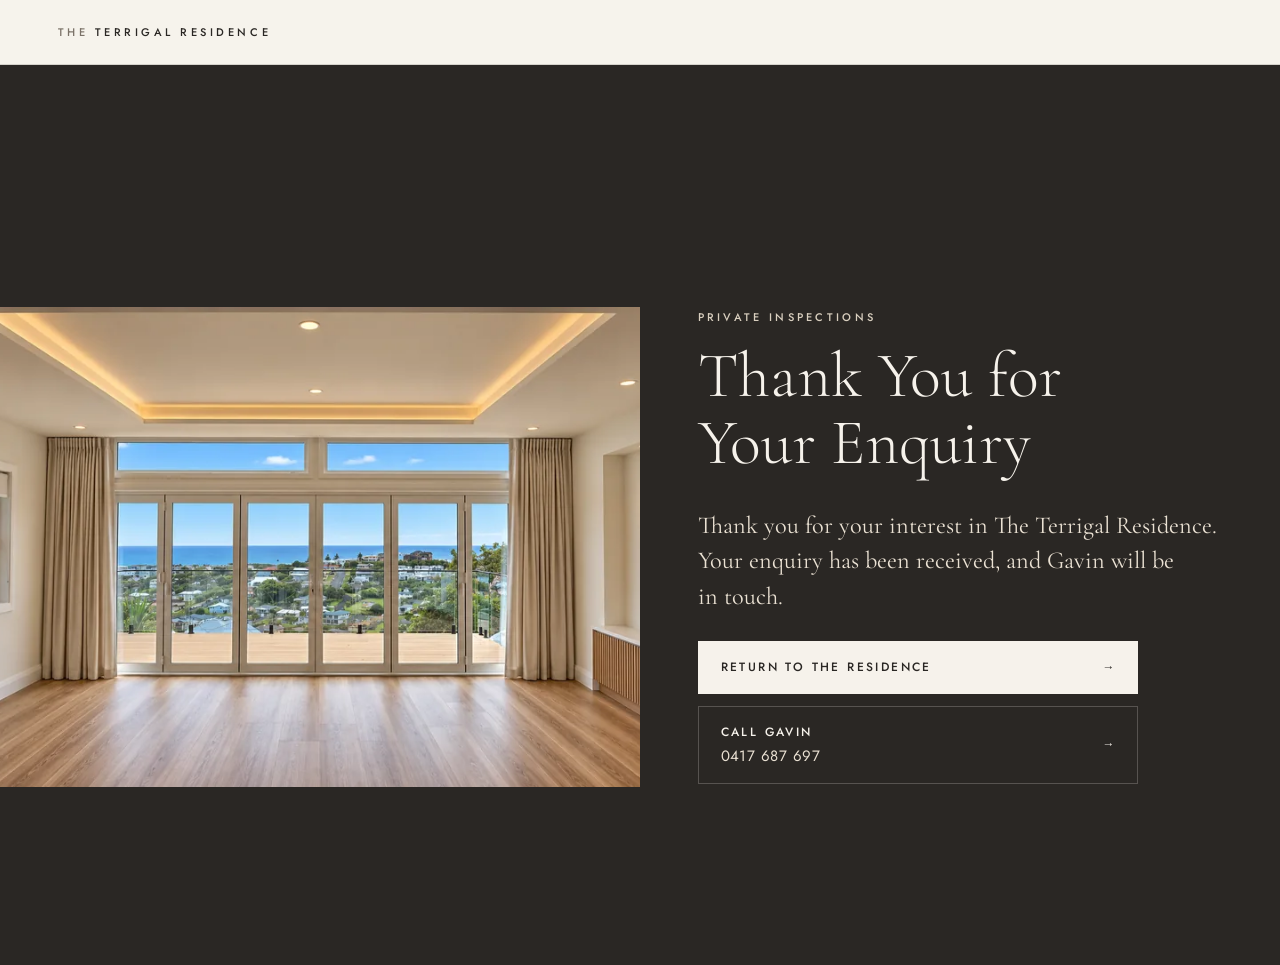
==== thank-you/index.html @ 8976f8db "Enquiries: Gavin's contact actions, Formspree inspection form, thank-you page, consent-aware Ads/GA4" ====
<!doctype html>
<html lang="en-AU">
<head>
  <meta charset="utf-8">
  <meta name="viewport" content="width=device-width, initial-scale=1">
  <title>Thank You for Your Enquiry | The Terrigal Residence</title>
  <!-- Kept out of search results, and deliberately left out of sitemap.xml -->
  <meta name="robots" content="noindex, nofollow">
  <meta name="theme-color" content="#2A2724">
  <link rel="icon" href="../favicon.ico" sizes="48x48">
  <link rel="icon" href="../assets/img/favicon.svg" type="image/svg+xml">
  <link rel="preconnect" href="https://fonts.googleapis.com">
  <link rel="preconnect" href="https://fonts.gstatic.com" crossorigin>
  <link rel="stylesheet" href="https://fonts.googleapis.com/css2?family=Cormorant+Garamond:ital,wght@0,300;0,400;0,500;1,300;1,400&family=Jost:wght@300;400;500&display=swap">
  <link rel="stylesheet" href="../assets/css/style.css">
  <style>
    .thanks { min-height: 100vh; min-height: 100dvh; padding-top: var(--header-h); }
    .thanks h1 { color: var(--ivory); font-size: clamp(2.6rem, 5vw, 4.4rem); line-height: 1.04; margin-bottom: .5em; text-wrap: balance; }
    .thanks .plate img { aspect-ratio: 4 / 3; object-fit: cover; width: 100%; }
  </style>
</head>
<body>
  <header class="site-header is-scrolled">
    <div class="site-header__inner">
      <a class="wordmark" href="../"><span class="wordmark__the">The</span> Terrigal Residence</a>
    </div>
  </header>

  <main id="main" class="inspections thanks">
    <figure class="plate inspections__plate">
      <img src="../assets/img/photos/terrigal-ocean-view-living-room-960.webp"
           srcset="../assets/img/photos/terrigal-ocean-view-living-room-480.webp 480w, ../assets/img/photos/terrigal-ocean-view-living-room-960.webp 960w, ../assets/img/photos/terrigal-ocean-view-living-room-1672.webp 1672w"
           sizes="(min-width: 900px) 50vw, 100vw" width="1672" height="941" decoding="async"
           alt="Ocean-view living room at The Terrigal Residence, with a coffered ceiling and full-width glazed doors">
    </figure>
    <div class="inspections__text">
      <p class="eyebrow">Private Inspections</p>
      <h1>Thank You for Your Enquiry</h1>
      <p class="lede">Thank you for your interest in The Terrigal Residence. Your enquiry has been received, and Gavin will be in touch.</p>
      <div class="contact-actions">
        <a class="btn btn--primary" href="../">Return to The Residence</a>
        <a class="btn" href="tel:+61417687697">
          <span class="btn__stack"><span>Call Gavin</span><span class="btn__detail">0417 687 697</span></span>
        </a>
      </div>
    </div>
  </main>

  <script src="../assets/js/site-config.js"></script>
  <script src="../assets/js/tracking.js"></script>
  <script>
    // Count the enquiry conversion only when the form left a one-time token after the form
    // provider confirmed delivery. The token is removed straight away, so reloading this page
    // or visiting it directly counts nothing. It's also sent as the transaction ID, so Google
    // Ads discards any duplicate.
    (function () {
      var token = null;
      try { token = sessionStorage.getItem('tr-enquiry'); sessionStorage.removeItem('tr-enquiry'); } catch (e) { /* storage blocked */ }
      if (token && window.TR_TRACKING) window.TR_TRACKING.track('enquiry', 'generate_lead', { transactionId: token });
    })();
  </script>
</body>
</html>
---- assets/css/style.css ----
/* =====================================================================
   THE TERRIGAL RESIDENCE
   Palette and type are set once here; change a token to restyle the site.
   ===================================================================== */
:root {
  --warm-white: #FBF9F5;
  --ivory: #F6F2EB;
  --sand: #EAE1D3;
  --limestone: #D9CFBF;
  --oak: #A9845A;
  --bronze: #8C6A47;
  --charcoal: #2A2724;
  --ink: #3B3631;
  --muted: #7B7268;
  --line: rgba(42, 39, 36, .16);
  --line-light: rgba(246, 242, 235, .22);

  --serif: "Cormorant Garamond", "Iowan Old Style", Georgia, serif;
  --sans: "Jost", "Helvetica Neue", Arial, sans-serif;

  --gutter: clamp(16px, 4.5vw, 72px);
  --max: 1300px;
  --section: clamp(88px, 13vw, 200px);
  --header-h: 64px;
  --ease: cubic-bezier(.2, .7, .2, 1);
}

*, *::before, *::after { box-sizing: border-box; }
html { scroll-behavior: smooth; scroll-padding-top: var(--header-h); -webkit-text-size-adjust: 100%; }
body {
  margin: 0;
  background: var(--warm-white);
  color: var(--ink);
  font: 400 17px/1.75 var(--sans);
  -webkit-font-smoothing: antialiased;
  overflow-x: hidden;
}
img { display: block; max-width: 100%; height: auto; }
button { font: inherit; color: inherit; }
a { color: inherit; }
:focus-visible { outline: 1px solid var(--bronze); outline-offset: 4px; }

.skip {
  position: absolute; left: 16px; top: -100px; z-index: 100;
  background: var(--charcoal); color: var(--ivory); padding: 10px 16px; text-decoration: none;
}
.skip:focus { top: 12px; }

/* ---------- Type ---------- */
h1, h2, h3 { font-family: var(--serif); font-weight: 300; color: var(--charcoal); margin: 0; letter-spacing: .005em; }
h2 { font-size: clamp(2.3rem, 4.6vw, 4.1rem); line-height: 1.04; margin-bottom: .55em; text-wrap: balance; }
.lede { text-wrap: pretty; }
p { margin: 0 0 1.1em; }
.eyebrow {
  font: 500 11px/1.4 var(--sans);
  letter-spacing: .3em; text-transform: uppercase; color: var(--bronze);
  margin-bottom: 1.6em;
}
.lede {
  font-family: var(--serif); font-weight: 400;
  font-size: clamp(1.3rem, 1.9vw, 1.62rem); line-height: 1.45; color: var(--charcoal);
}
.pull {
  font-family: var(--serif); font-style: italic; font-weight: 300;
  font-size: clamp(1.5rem, 2.4vw, 2rem); color: var(--bronze);
  border-top: 1px solid var(--line); padding-top: .8em; margin-top: 1.6em;
}

/* ---------- Header & menu ---------- */
.site-header {
  position: sticky; top: 0; z-index: 40;
  background: rgba(246, 242, 235, .92);
  backdrop-filter: blur(10px); -webkit-backdrop-filter: blur(10px);
  border-bottom: 1px solid transparent;
  transition: border-color .4s var(--ease);
}
.site-header.is-scrolled { border-bottom-color: var(--line); }
.site-header__inner {
  height: var(--header-h); padding: 0 var(--gutter);
  display: flex; align-items: center; justify-content: space-between; gap: 24px;
}
.wordmark {
  font: 500 11px/1 var(--sans); letter-spacing: .32em; text-transform: uppercase;
  text-decoration: none; color: var(--charcoal); white-space: nowrap;
}
.wordmark__the { color: var(--muted); }
.nav__list { list-style: none; display: flex; gap: clamp(16px, 2vw, 32px); margin: 0; padding: 0; }
.nav__list a {
  font: 400 12px/1 var(--sans); letter-spacing: .16em; text-transform: uppercase;
  text-decoration: none; color: var(--muted); padding: 8px 0; position: relative;
  transition: color .3s;
}
.nav__list a::after {
  content: ""; position: absolute; left: 0; right: 0; bottom: 2px; height: 1px;
  background: currentColor; transform: scaleX(0); transform-origin: left; transition: transform .4s var(--ease);
}
.nav__list a:hover, .nav__list a.is-active { color: var(--charcoal); }
.nav__list a:hover::after, .nav__list a.is-active::after { transform: scaleX(1); }
.nav__list .nav__enquire { color: var(--bronze); }

.menu-toggle {
  display: none; background: none; border: 0; padding: 10px 0; cursor: pointer;
  font: 500 11px/1 var(--sans); letter-spacing: .3em; text-transform: uppercase;
}
.menu {
  position: fixed; inset: var(--header-h) 0 0 0; z-index: 39;
  background: var(--ivory); padding: 32px var(--gutter); overflow-y: auto;
}
.menu__list { list-style: none; margin: 0; padding: 0; }
.menu__list a {
  display: flex; gap: 18px; align-items: baseline; padding: 14px 0;
  border-bottom: 1px solid var(--line); text-decoration: none;
  font: 300 1.7rem/1.2 var(--serif); color: var(--charcoal);
}
.menu__list span { font: 400 11px/1 var(--sans); letter-spacing: .2em; color: var(--bronze); min-width: 22px; }

@media (max-width: 1080px) {
  .nav { display: none; }
  .menu-toggle { display: block; }
}

/* ---------- Plates (photographs) ---------- */
.plate { margin: 0; }
.plate__btn {
  display: block; width: 100%; padding: 0; border: 0; background: var(--sand);
  cursor: zoom-in; overflow: hidden;
}
.plate__btn img { width: 100%; transition: transform 1.4s var(--ease), opacity .6s; }
.plate__btn:hover img { transform: scale(1.012); }
.plate figcaption {
  display: flex; gap: 14px; align-items: baseline; flex-wrap: wrap;
  margin-top: 14px; font-size: 13px; line-height: 1.5; color: var(--muted);
}
.plate__no { font-size: 10px; letter-spacing: .24em; text-transform: uppercase; color: var(--bronze); white-space: nowrap; }
.plate--bleed figcaption, .plate--hero figcaption { padding: 0 var(--gutter); }

/* ---------- 01 Arrival ---------- */
.arrival { position: relative; background: var(--ivory); }
.masthead {
  display: grid; grid-template-columns: auto 1fr; align-items: end; gap: 32px;
  padding: clamp(20px, 4.5vh, 56px) var(--gutter) clamp(20px, 3.6vh, 40px);
}
.masthead__title {
  font-size: clamp(2.9rem, 5.6vw, 6.4rem); line-height: .95; font-weight: 300; letter-spacing: -.012em;
  white-space: nowrap;
}
.masthead__aside { justify-self: end; text-align: right; padding-bottom: .6em; }
.masthead__headline {
  font: italic 300 clamp(1.25rem, 2.1vw, 1.9rem)/1.25 var(--serif); color: var(--charcoal); margin-bottom: .7em;
}
.masthead__place { font: 500 11px/1 var(--sans); letter-spacing: .32em; text-transform: uppercase; color: var(--bronze); margin: 0; }
.plate--hero .plate__btn { background: var(--sand); }
.plate--hero figcaption { padding-bottom: 18px; }
.scroll-cue {
  position: absolute; right: var(--gutter); bottom: 22px;
  display: flex; align-items: center; gap: 12px; text-decoration: none;
  font: 500 10px/1 var(--sans); letter-spacing: .3em; text-transform: uppercase; color: var(--muted);
}
.scroll-cue i { display: block; width: 1px; height: 34px; background: var(--line); position: relative; overflow: hidden; }
.scroll-cue i::after {
  content: ""; position: absolute; left: 0; top: -40%; width: 1px; height: 40%; background: var(--bronze);
  animation: cue 2.6s var(--ease) infinite;
}
@keyframes cue { to { top: 100%; } }

@media (max-width: 1080px) {
  .masthead { grid-template-columns: 1fr; gap: 18px; }
  .masthead__title { font-size: clamp(2.9rem, 9vw, 6rem); }
  .masthead__aside { justify-self: start; text-align: left; padding: 0; }
}
@media (max-width: 760px) {
  .masthead__title { white-space: normal; font-size: clamp(2.9rem, 13vw, 4.6rem); }
  .scroll-cue { display: none; }
}

/* ---------- Sections ---------- */
.section { padding: var(--section) var(--gutter) 0; }
.section-head { max-width: var(--max); margin: 0 auto clamp(40px, 6vw, 88px); }
.section-head--center { text-align: center; max-width: 820px; }
.section-head__sub { color: var(--muted); }
.section-head--split {
  display: grid; grid-template-columns: 1fr 1fr; gap: clamp(32px, 6vw, 110px); align-items: end;
}
.section-head--split h2 { margin-bottom: 0; }
.section-head--split .lede { margin-top: 0; }

.plate--wide { max-width: var(--max); margin: 0 auto; }
.plate--bleed { margin: 0 calc(var(--gutter) * -1); }
.plate--bleed .plate__btn img { width: 100%; }

/* 02 Residence */
.residence__grid {
  max-width: var(--max); margin: 0 auto;
  display: grid; grid-template-columns: 1fr 1fr; gap: clamp(40px, 8vw, 130px); align-items: center;
}
.residence__text { max-width: 500px; }
.residence__levels {
  display: grid; margin-top: 2.4em; border-top: 1px solid var(--line);
  font: 500 10px/1 var(--sans); letter-spacing: .3em; text-transform: uppercase; color: var(--muted);
}
.residence__levels span { padding: 14px 0; border-bottom: 1px solid var(--line); }

/* 03 Outlook */
.outlook__pair {
  max-width: var(--max); margin: clamp(56px, 9vw, 140px) auto 0;
  display: grid; grid-template-columns: 5fr 7fr; gap: clamp(32px, 6vw, 96px); align-items: start;
}
.outlook__text { padding-top: clamp(0px, 6vw, 90px); }
.plate--offset { margin-right: calc(var(--gutter) * -1); }
.plate--offset figcaption { padding-right: var(--gutter); }

/* 04 Living */
.living__pair {
  max-width: var(--max); margin: clamp(56px, 9vw, 140px) auto 0;
  display: grid; grid-template-columns: 5fr 6fr; gap: clamp(36px, 8vw, 130px); align-items: center;
}
.living__plate { max-width: 500px; }
.materials { list-style: none; margin: 2em 0 0; padding: 0; border-top: 1px solid var(--line); }
.materials li {
  padding: 13px 0; border-bottom: 1px solid var(--line);
  font-size: 12px; letter-spacing: .18em; text-transform: uppercase; color: var(--muted);
}

/* 05 Retreats */
.retreats { background: var(--ivory); padding-bottom: 0; margin-top: var(--section); }
.retreats__bedroom { margin-bottom: clamp(88px, 13vw, 200px); }
.retreats__grid {
  max-width: var(--max); margin: 0 auto clamp(64px, 10vw, 150px);
  display: grid; grid-template-columns: 6fr 5fr; gap: clamp(36px, 8vw, 130px); align-items: center;
}
.retreats__text { max-width: 480px; justify-self: end; }
/* sub-heading of section 05, styled to match the section headings */
.retreats__title { font-size: clamp(2.3rem, 4.6vw, 4.1rem); line-height: 1.04; margin-bottom: .55em; text-wrap: balance; }
.retreats__plate { max-width: 520px; }
.retreats .plate--bleed { padding-bottom: clamp(24px, 3vw, 40px); }

/* 06 Connected */
.triptych {
  max-width: var(--max); margin: 0 auto;
  display: grid; grid-template-columns: repeat(3, 1fr); gap: clamp(16px, 2.6vw, 40px); align-items: start;
}
.triptych__b { margin-top: clamp(0px, 9vw, 140px); }
.triptych__c { margin-top: clamp(0px, 4.5vw, 70px); }
.triptych__a figcaption { color: var(--charcoal); }

/* 07 Details */
.details__grid {
  max-width: var(--max); margin: 0 auto;
  display: grid; grid-template-columns: 4fr 6fr; gap: clamp(28px, 5vw, 80px) clamp(36px, 7vw, 110px);
}
.details__laundry { grid-row: span 2; }
.details__index { align-self: end; }
.details__intro { color: var(--muted); font-size: 15px; max-width: 420px; }
.index { list-style: none; margin: 0; padding: 0; border-top: 1px solid var(--line); counter-reset: idx; }
.index li { counter-increment: idx; border-bottom: 1px solid var(--line); }
.index button {
  width: 100%; display: grid; grid-template-columns: 34px 1fr auto; align-items: baseline; gap: 12px;
  background: none; border: 0; padding: 15px 0; text-align: left; cursor: pointer;
}
.index button::before { content: counter(idx, decimal-leading-zero); font-size: 10px; letter-spacing: .2em; color: var(--bronze); }
.index__name { font: 400 1.35rem/1.2 var(--serif); color: var(--charcoal); transition: color .3s, transform .4s var(--ease); }
.index__ref { font-size: 10px; letter-spacing: .2em; text-transform: uppercase; color: var(--muted); }
.index button:hover .index__name { color: var(--bronze); transform: translateX(6px); }
.details__courtyard { align-self: start; }

/* 08 Glance */
.glance { background: var(--warm-white); }
.specs {
  max-width: 1100px; margin: 0 auto;
  display: grid; grid-template-columns: repeat(3, 1fr);
  border-top: 1px solid var(--line);
}
.specs > div {
  padding: clamp(28px, 4vw, 48px) clamp(12px, 2vw, 28px);
  border-bottom: 1px solid var(--line); text-align: center;
}
.specs > div:not(:nth-child(3n)) { border-right: 1px solid var(--line); }
.specs dt { order: 2; margin-top: 4px; font-size: 11px; letter-spacing: .26em; text-transform: uppercase; color: var(--muted); }
.specs dd { order: 1; margin: 0 0 12px; font: 300 clamp(2.6rem, 5vw, 4.4rem)/1 var(--serif); color: var(--charcoal); }
.specs dd.is-text { font-size: clamp(1.9rem, 3.4vw, 3rem); line-height: 1.24; }
.specs > div { display: flex; flex-direction: column; align-items: center; }
.specs__note { text-align: center; color: var(--muted); font-size: 13px; margin-top: 22px; }
.specs__note sup, .specs dt sup { color: var(--bronze); }

/* Buyer questions, under the specifications */
.faq { max-width: 1100px; margin: clamp(64px, 9vw, 120px) auto 0; display: grid; grid-template-columns: 4fr 7fr; gap: clamp(24px, 5vw, 80px); }
.faq__title { font-size: clamp(1.9rem, 3.2vw, 2.8rem); line-height: 1.1; }
.faq__list { margin: 0; border-top: 1px solid var(--line); }
.faq__list > div { padding: 22px 0; border-bottom: 1px solid var(--line); }
.faq__list dt { font: 400 1.35rem/1.25 var(--serif); color: var(--charcoal); margin-bottom: 8px; }
.faq__list dd { margin: 0; font-size: 16px; color: var(--ink); }
.faq__list a { color: var(--bronze); }
@media (max-width: 900px) { .faq { grid-template-columns: minmax(0, 1fr); } }

/* 09 Plans — interactive floor plans */
.fp {
  max-width: var(--max); margin: 0 auto;
  display: grid; grid-template-columns: 220px 1fr; gap: clamp(24px, 4vw, 64px); align-items: start;
}
.fp__levels { position: sticky; top: calc(var(--header-h) + 24px); }
.fp__levels-title { font-size: 10px; letter-spacing: .3em; text-transform: uppercase; color: var(--bronze); margin-bottom: 14px; }
/* listed bottom-up in the markup (Garage first); shown stacked like the building, Garage at the foot */
.fp__list { list-style: none; margin: 0; padding: 0; border-top: 1px solid var(--line); display: flex; flex-direction: column-reverse; }
.fp__item { border-bottom: 1px solid var(--line); }
.fp__item--drawing { margin-bottom: 22px; }
.fp__item:has(+ .fp__item--drawing) { border-top: 1px solid var(--line); }
.fp__item button {
  width: 100%; display: flex; justify-content: space-between; align-items: baseline; gap: 12px;
  background: none; border: 0; padding: 15px 0 15px 16px; text-align: left; cursor: pointer; position: relative;
}
.fp__item button::before {
  content: ""; position: absolute; left: 0; top: 50%; width: 6px; height: 1px; background: var(--limestone);
  transition: width .4s var(--ease), background .3s;
}
.fp__item-name { font: 400 1.3rem/1.2 var(--serif); color: var(--muted); transition: color .3s; }
.fp__item-rl { font-size: 10px; letter-spacing: .14em; color: var(--muted); white-space: nowrap; }
.fp__item button:hover .fp__item-name { color: var(--charcoal); }
.fp__item button[aria-pressed="true"] .fp__item-name { color: var(--charcoal); }
.fp__item button[aria-pressed="true"]::before { width: 10px; background: var(--bronze); }

.fp__main { min-width: 0; }
.fp__head { display: flex; justify-content: space-between; align-items: end; gap: 20px; flex-wrap: wrap; margin-bottom: 16px; }
.fp__rl { font-size: 10px; letter-spacing: .26em; text-transform: uppercase; color: var(--bronze); margin: 0 0 6px; }
.fp__name { font-size: clamp(1.8rem, 3vw, 2.6rem); line-height: 1.05; }
.fp__tools { display: flex; gap: 6px; flex-wrap: wrap; }
.fp__tool {
  min-width: 40px; height: 40px; padding: 0 12px; display: inline-flex; align-items: center; justify-content: center;
  border: 1px solid var(--line); background: var(--warm-white); color: var(--charcoal); cursor: pointer;
  font: 400 18px/1 var(--sans); text-decoration: none; transition: background .3s, border-color .3s;
}
.fp__tool--text { font-size: 10px; letter-spacing: .2em; text-transform: uppercase; }
.fp__tool:hover { background: var(--ivory); border-color: var(--limestone); }
.fp__tool[hidden] { display: none; }

.fp__stage {
  position: relative; overflow: hidden; background: #FBF9F5; border: 1px solid var(--line);
  height: min(78vh, 860px); touch-action: pan-y; cursor: default; outline-offset: -1px;
}
.fp__stage.is-wide { height: min(62vh, 640px); }
.fp__stage.is-zoomed { cursor: grab; touch-action: none; }
.fp__stage.is-zoomed:active { cursor: grabbing; }
.fp__canvas { position: absolute; inset: 0; transform-origin: 0 0; will-change: transform; }
.fp__canvas svg { display: block; width: 100%; height: 100%; }
.fp__canvas .plan-label { font-weight: 400; }
.fp__loading { position: absolute; inset: 0; display: grid; place-items: center; margin: 0; color: var(--muted); font-size: 13px; }
.fp__hint {
  position: absolute; left: 50%; top: 14px; transform: translateX(-50%); margin: 0; pointer-events: none;
  font-size: 10px; letter-spacing: .2em; text-transform: uppercase; color: var(--muted);
  background: rgba(251, 249, 245, .9); padding: 6px 12px; white-space: nowrap;
}
.fp__close { display: none; }
.fp__rooms { margin: 16px 0 0; font-size: 11px; letter-spacing: .18em; text-transform: uppercase; color: var(--muted); line-height: 2; }

/* full screen */
.fp.is-full {
  position: fixed; inset: 0; z-index: 95; max-width: none; margin: 0; background: var(--warm-white);
  padding: 20px var(--gutter); grid-template-columns: 200px 1fr; overflow: auto;
}
.fp.is-full .fp__levels { top: 0; }
.fp.is-full .fp__main { display: flex; flex-direction: column; height: calc(100vh - 40px); height: calc(100dvh - 40px); }
.fp.is-full .fp__stage, .fp.is-full .fp__stage.is-wide { flex: 1; height: auto; touch-action: none; }
.fp.is-full .fp__rooms { margin-top: 10px; }

.fp-foot { max-width: var(--max); margin: 28px auto 0; display: grid; grid-template-columns: 220px 1fr; gap: clamp(24px, 4vw, 64px); }
.fp-foot__note { grid-column: 2; margin: 0; max-width: 720px; font-size: 13px; line-height: 1.7; color: var(--muted); }

/* 10 Lifestyle */
.lifestyle { background: var(--sand); margin-top: var(--section); padding-top: 0; padding-bottom: var(--section); }
.lifestyle .plate--bleed figcaption { color: var(--ink); }
.lifestyle__text {
  max-width: var(--max); margin: clamp(48px, 8vw, 120px) auto 0;
  display: grid; grid-template-columns: 5fr 7fr; gap: clamp(28px, 6vw, 100px); align-items: start;
}

/* 11 Inspections */
.inspections {
  background: var(--charcoal); color: var(--sand);
  display: grid; grid-template-columns: 1fr 1fr; align-items: center;
}
.inspections__plate .plate__btn { background: #1f1d1b; }
.inspections__plate figcaption { color: rgba(234, 225, 211, .6); padding: 0 var(--gutter) 20px; }
.inspections__text { padding: clamp(56px, 8vw, 120px) var(--gutter); max-width: 640px; }
.inspections h2 { color: var(--ivory); }
.inspections .lede { color: var(--sand); }
.inspections .eyebrow { color: var(--limestone); }
.actions { display: grid; gap: 12px; margin: 2.6em 0 1.6em; max-width: 440px; }
.btn {
  display: flex; justify-content: space-between; align-items: center; gap: 16px;
  padding: 18px 22px; border: 1px solid var(--line-light); text-decoration: none;
  font: 500 12px/1.3 var(--sans); letter-spacing: .2em; text-transform: uppercase; color: var(--ivory);
  background: none; cursor: pointer; transition: background .3s, color .3s, border-color .3s;
}
.btn::after { content: "→"; letter-spacing: 0; transition: transform .4s var(--ease); }
.btn:hover { background: var(--ivory); color: var(--charcoal); border-color: var(--ivory); }
.btn:hover::after { transform: translateX(4px); }
.btn--primary { background: var(--ivory); color: var(--charcoal); border-color: var(--ivory); }
.btn--primary:hover { background: var(--sand); }
.btn--pending {
  cursor: not-allowed; color: rgba(234, 225, 211, .55); border-style: dashed; background: none;
  flex-direction: column; align-items: flex-start; gap: 6px;
}
.btn--pending::after { content: none; }
.btn--pending:hover { background: none; color: rgba(234, 225, 211, .55); border-color: var(--line-light); }
.btn__note { font-size: 10px; letter-spacing: .14em; color: var(--oak); text-transform: none; font-weight: 400; letter-spacing: .04em; }

/* Owner's contact card */
.contact-card { margin: 2.4em 0 0; padding: 26px 0; border-top: 1px solid var(--line-light); border-bottom: 1px solid var(--line-light); }
.contact-card p { margin: 0; }
.contact-card__label { font-size: 10px; letter-spacing: .3em; text-transform: uppercase; color: var(--limestone); margin-bottom: 12px !important; }
.contact-card__name { font: 300 1.9rem/1.15 var(--serif); color: var(--ivory); }
.contact-actions { display: grid; gap: 12px; margin-top: 22px; max-width: 440px; }
.btn__stack { display: flex; flex-direction: column; gap: 6px; }
.btn__detail { font: 400 15px/1.2 var(--sans); letter-spacing: .03em; text-transform: none; overflow-wrap: anywhere; }
.btn--primary .btn__detail { color: var(--bronze); }
.btn:not(.btn--primary) .btn__detail { color: var(--sand); }
.btn:not(.btn--primary):hover .btn__detail { color: var(--bronze); }

/* Enquiry form */
.enquiry { margin: 3em 0 0; }
.enquiry__title { color: var(--ivory); font-size: clamp(1.7rem, 2.6vw, 2.2rem); line-height: 1.15; margin-bottom: 1em; }
.enquiry__row { display: grid; grid-template-columns: 1fr 1fr; gap: 0 24px; align-items: end; }
.field { margin-bottom: 20px; }
.field label { display: block; font-size: 10px; letter-spacing: .26em; text-transform: uppercase; color: var(--limestone); margin-bottom: 6px; }
.field__opt { letter-spacing: .06em; text-transform: none; color: rgba(217, 207, 191, .6); margin-left: 6px; }
.field input, .field textarea {
  width: 100%; background: rgba(246, 242, 235, .04); border: 0; border-bottom: 1px solid var(--line-light);
  color: var(--ivory); font: 400 16px/1.5 var(--sans); padding: 10px 12px; border-radius: 0;
  transition: border-color .3s, background .3s;
}
.field textarea { resize: vertical; min-height: 110px; }
.field input:focus, .field textarea:focus { outline: none; border-bottom-color: var(--sand); background: rgba(246, 242, 235, .08); }
.field input:focus-visible, .field textarea:focus-visible { outline: 1px solid var(--oak); outline-offset: 2px; }
.field [aria-invalid="true"] { border-bottom-color: #d9a07a; }
.field textarea::placeholder { color: rgba(217, 207, 191, .45); }
.enquiry__trap { position: absolute; left: -9999px; width: 1px; height: 1px; overflow: hidden; }
.field input[type="date"] { color-scheme: dark; min-height: 47px; }
.enquiry__privacy { font-size: 12px; line-height: 1.6; color: rgba(217, 207, 191, .75); margin: 4px 0 20px; }
.enquiry__privacy a { color: var(--sand); }
.enquiry__submit { width: 100%; max-width: 440px; }
.enquiry__submit:disabled { opacity: .6; }
.enquiry__submit.btn--pending, .enquiry__submit.btn--pending:hover { flex-direction: row; align-items: center; background: none; color: rgba(234, 225, 211, .55); border-color: var(--line-light); opacity: 1; }
.enquiry__status { font-size: 14px; line-height: 1.6; margin: 14px 0 0; min-height: 1.6em; color: var(--limestone); }
.enquiry__status.is-ok { color: var(--ivory); }
.enquiry__status.is-error { color: #e2b393; }
.enquiry__status.is-pending { color: var(--oak); font-size: 12px; }
.inspections .actions { margin-top: 2.6em; }

/* Call / enquire bar: phones only, slides up once past the opening photograph */
.quick-contact { display: none; }
@media (max-width: 760px) {
  .quick-contact {
    position: fixed; left: 0; right: 0; bottom: 0; z-index: 60;
    display: flex; background: rgba(42, 39, 36, .96); -webkit-backdrop-filter: blur(8px); backdrop-filter: blur(8px);
    border-top: 1px solid var(--line-light); padding-bottom: env(safe-area-inset-bottom);
    transform: translateY(110%); transition: transform .45s var(--ease);
  }
  .quick-contact[hidden] { display: none; }
  .quick-contact.is-shown { transform: none; }
  .quick-contact a {
    flex: 1; display: flex; align-items: center; justify-content: center; gap: 10px; min-height: 54px;
    text-decoration: none; color: var(--ivory); font: 500 11px/1 var(--sans); letter-spacing: .22em; text-transform: uppercase;
  }
  .quick-contact a + a { border-left: 1px solid var(--line-light); }
  .quick-contact__num { font: 400 15px/1 var(--sans); letter-spacing: .04em; text-transform: none; color: var(--sand); }
  .quick-contact__call { flex: 1.6 !important; }
  .site-footer { padding-bottom: calc(64px + 54px); }
  .enquiry__row { grid-template-columns: minmax(0, 1fr); }
}
@media (prefers-reduced-motion: reduce) { .quick-contact { transition: none; } }
.text-link {
  background: none; border: 0; padding: 0; cursor: pointer; color: var(--limestone);
  font-size: 12px; letter-spacing: .2em; text-transform: uppercase;
  border-bottom: 1px solid currentColor; padding-bottom: 4px;
}

/* Footer */
.site-footer {
  background: #211F1C; color: rgba(234, 225, 211, .6); text-align: center;
  padding: 56px var(--gutter) 64px; font-size: 13px;
}
.site-footer p { margin: 0 0 .5em; }
.site-footer__name { font: 300 1.5rem/1.2 var(--serif); color: var(--sand); }
.site-footer__links a { color: var(--sand); text-decoration: none; border-bottom: 1px solid var(--line-light); }
.site-footer__fine { max-width: 640px; margin: 1.4em auto 0 !important; font-size: 11px; line-height: 1.7; }

/* ---------- Viewer ---------- */
.viewer {
  position: fixed; inset: 0; z-index: 90; background: rgba(24, 22, 20, .97); color: var(--sand);
  display: grid; grid-template-rows: auto minmax(0, 1fr) auto; height: 100vh; height: 100dvh;
}
.viewer[hidden] { display: none; }
.viewer__bar { display: flex; justify-content: space-between; align-items: center; padding: 14px var(--gutter); }
.viewer__count { margin: 0; font-size: 11px; letter-spacing: .26em; text-transform: uppercase; color: var(--limestone); }
.viewer__close {
  background: none; border: 0; cursor: pointer; padding: 10px 0; color: var(--sand);
  font-size: 11px; letter-spacing: .26em; text-transform: uppercase; display: flex; gap: 10px; align-items: center;
}
.viewer__close span { font-size: 22px; line-height: 1; letter-spacing: 0; }
.viewer__stage { position: relative; display: grid; place-items: center; min-height: 0; padding: 0 clamp(8px, 6vw, 96px); }
.viewer__img {
  max-width: 100%; max-height: calc(100vh - 150px); max-height: calc(100dvh - 150px);
  width: auto; height: auto; object-fit: contain;
  transition: opacity .35s var(--ease); touch-action: pan-y;
}
.viewer__img.is-loading { opacity: 0; }
.viewer__nav {
  position: absolute; top: 50%; transform: translateY(-50%);
  width: 52px; height: 52px; border: 1px solid var(--line-light); border-radius: 50%;
  background: rgba(24, 22, 20, .4); color: var(--sand); cursor: pointer; font-size: 18px;
  transition: background .3s, color .3s;
}
.viewer__nav:hover { background: var(--ivory); color: var(--charcoal); }
.viewer__nav--prev { left: clamp(8px, 2vw, 28px); }
.viewer__nav--next { right: clamp(8px, 2vw, 28px); }
.viewer__caption { text-align: center; margin: 0; padding: 16px var(--gutter) 24px; font: italic 300 1.15rem/1.4 var(--serif); color: var(--sand); }
@media (max-width: 760px) {
  .viewer__nav { top: auto; bottom: 8px; transform: none; width: 46px; height: 46px; }
  .viewer__stage { padding: 0 0 64px; }
  .viewer__img { max-height: calc(100vh - 236px); max-height: calc(100dvh - 236px); }
}

/* ---------- Reveal on scroll (only when JS runs and motion is welcome) ---------- */
.js .reveal { opacity: 0; transform: translateY(26px); transition: opacity 1.1s var(--ease), transform 1.1s var(--ease); }
.js .reveal.is-in { opacity: 1; transform: none; }

@media (prefers-reduced-motion: reduce) {
  html { scroll-behavior: auto; }
  .js .reveal { opacity: 1; transform: none; transition: none; }
  .scroll-cue i::after { animation: none; top: 0; height: 100%; }
  .plate__btn img, .index__name, .btn::after, .viewer__img { transition: none; }
  .plate__btn:hover img { transform: none; }
}

/* ---------- Tablet & phone ---------- */
@media (max-width: 900px) {
  body { font-size: 16px; }
  .residence__grid, .outlook__pair, .living__pair, .retreats__grid,
  .section-head--split, .details__grid, .lifestyle__text, .inspections {
    grid-template-columns: 1fr;
  }
  .residence__text, .retreats__text, .living__plate, .retreats__plate { max-width: none; justify-self: stretch; }
  .outlook__text { padding-top: 0; }
  .plate--offset { margin-right: calc(var(--gutter) * -1); }
  .living__plate { order: 2; }
  .triptych { grid-template-columns: 1fr 1fr; }
  .triptych__a { grid-column: 1 / -1; max-width: 560px; justify-self: center; width: 100%; }
  .triptych__b, .triptych__c { margin-top: 0; }
  .details__laundry { grid-row: auto; }
  .specs { grid-template-columns: 1fr 1fr; }
  .specs > div:not(:nth-child(3n)) { border-right: 0; }
  .specs > div:nth-child(odd) { border-right: 1px solid var(--line); }
  .fp, .fp.is-full, .fp-foot { grid-template-columns: minmax(0, 1fr); }
  .fp__levels, .fp.is-full .fp__levels { position: static; min-width: 0; }
  .fp__levels-title { display: none; }
  .fp__list { display: flex; flex-direction: row; gap: 8px; overflow-x: auto; border: 0; padding-bottom: 4px; scrollbar-width: none; }
  .fp__item, .fp__item--drawing { border: 1px solid var(--line); margin: 0; flex: 0 0 auto; }
  .fp__item button { padding: 10px 14px; flex-direction: column; gap: 2px; }
  .fp__item button::before { display: none; }
  .fp__item button[aria-pressed="true"] { background: var(--charcoal); }
  .fp__item button[aria-pressed="true"] .fp__item-name, .fp__item button[aria-pressed="true"] .fp__item-rl { color: var(--ivory); }
  .fp__item-name { font-size: 1.05rem; }
  .fp__stage { height: min(72vh, 640px); }
  .fp__tools { gap: 4px; }
  .fp__tool { min-width: 36px; height: 36px; padding: 0 9px; }
  .fp__tool--text { font-size: 9px; letter-spacing: .14em; }
  .fp.is-full { padding: 12px 12px 16px; gap: 10px; }
  .fp.is-full .fp__main { height: auto; flex: 1; min-height: 0; }
  .fp.is-full { display: flex; flex-direction: column; overflow-x: hidden; }
  .fp.is-full > * { min-width: 0; max-width: 100%; }
  .fp-foot__note { grid-column: 1; }
  .inspections__plate { max-width: 560px; justify-self: center; width: 100%; padding-top: 24px; }
}
@media (max-width: 520px) {
  .triptych { grid-template-columns: 1fr; }
}
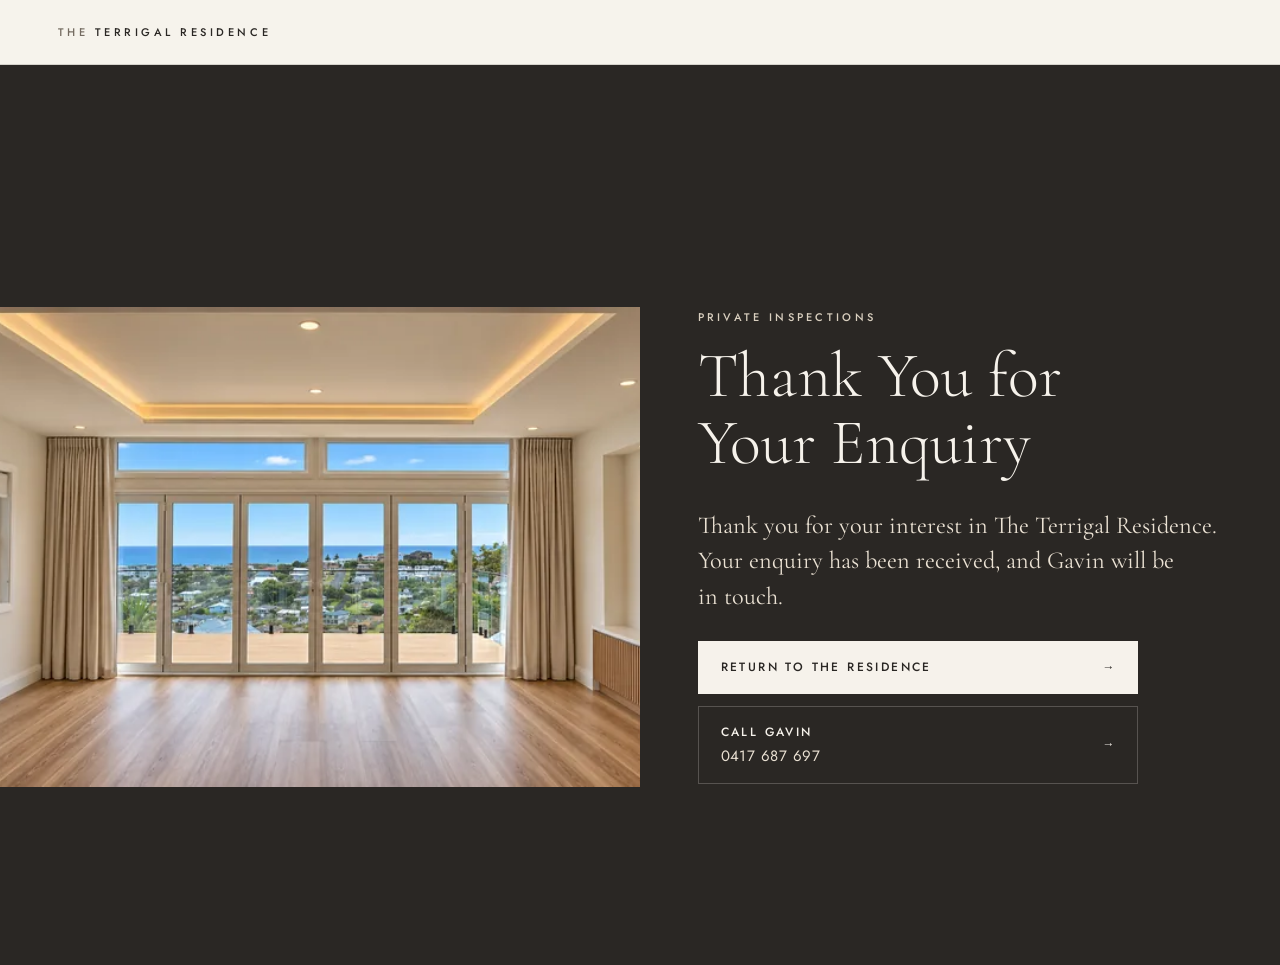
==== commit a37ce2d5: "Ads landing optimisation: key facts + inspection action on arrival, self-hosted fonts, 720px photos," ====
--- a/thank-you/index.html
+++ b/thank-you/index.html
@@ -9,15 +9,19 @@
   <meta name="theme-color" content="#2A2724">
   <link rel="icon" href="../favicon.ico" sizes="48x48">
   <link rel="icon" href="../assets/img/favicon.svg" type="image/svg+xml">
-  <link rel="preconnect" href="https://fonts.googleapis.com">
-  <link rel="preconnect" href="https://fonts.gstatic.com" crossorigin>
-  <link rel="stylesheet" href="https://fonts.googleapis.com/css2?family=Cormorant+Garamond:ital,wght@0,300;0,400;0,500;1,300;1,400&family=Jost:wght@300;400;500&display=swap">
+  <link rel="preload" href="../assets/fonts/cormorant-garamond-latin.woff2" as="font" type="font/woff2" crossorigin>
+  <link rel="preload" href="../assets/fonts/cormorant-garamond-italic-latin.woff2" as="font" type="font/woff2" crossorigin>
+  <link rel="preload" href="../assets/fonts/jost-latin.woff2" as="font" type="font/woff2" crossorigin>
   <link rel="stylesheet" href="../assets/css/style.css">
   <style>
     .thanks { min-height: 100vh; min-height: 100dvh; padding-top: var(--header-h); }
     .thanks h1 { color: var(--ivory); font-size: clamp(2.6rem, 5vw, 4.4rem); line-height: 1.04; margin-bottom: .5em; text-wrap: balance; }
     .thanks .plate img { aspect-ratio: 4 / 3; object-fit: cover; width: 100%; }
   </style>
+  <!-- Settings, then the Google tag (Google Ads AW-10939426204). tracking.js installs the standard
+       gtag.js snippet with consent defaults and the visitor opt-out, once per page. -->
+  <script src="../assets/js/site-config.js"></script>
+  <script src="../assets/js/tracking.js"></script>
 </head>
 <body>
   <header class="site-header is-scrolled">
@@ -29,7 +33,7 @@
   <main id="main" class="inspections thanks">
     <figure class="plate inspections__plate">
       <img src="../assets/img/photos/terrigal-ocean-view-living-room-960.webp"
-           srcset="../assets/img/photos/terrigal-ocean-view-living-room-480.webp 480w, ../assets/img/photos/terrigal-ocean-view-living-room-960.webp 960w, ../assets/img/photos/terrigal-ocean-view-living-room-1672.webp 1672w"
+           srcset="../assets/img/photos/terrigal-ocean-view-living-room-480.webp 480w, ../assets/img/photos/terrigal-ocean-view-living-room-720.webp 720w, ../assets/img/photos/terrigal-ocean-view-living-room-960.webp 960w, ../assets/img/photos/terrigal-ocean-view-living-room-1672.webp 1672w"
            sizes="(min-width: 900px) 50vw, 100vw" width="1672" height="941" decoding="async"
            alt="Ocean-view living room at The Terrigal Residence, with a coffered ceiling and full-width glazed doors">
     </figure>
@@ -46,8 +50,6 @@
     </div>
   </main>
 
-  <script src="../assets/js/site-config.js"></script>
-  <script src="../assets/js/tracking.js"></script>
   <script>
     // Count the enquiry conversion only when the form left a one-time token after the form
     // provider confirmed delivery. The token is removed straight away, so reloading this page
--- a/assets/css/style.css
+++ b/assets/css/style.css
@@ -2,16 +2,25 @@
    THE TERRIGAL RESIDENCE
    Palette and type are set once here; change a token to restyle the site.
    ===================================================================== */
+/* Fonts: Cormorant Garamond and Jost (SIL Open Font License), latin subset from Google Fonts,
+   served from this site so they arrive with the page. Variable fonts: one file covers 300 to 500. */
+@font-face { font-family: "Cormorant Garamond"; font-style: normal; font-weight: 300 500; font-display: swap;
+  src: url("../fonts/cormorant-garamond-latin.woff2") format("woff2"); unicode-range: U+0000-00FF, U+0131, U+0152-0153, U+02BB-02BC, U+02C6, U+02DA, U+02DC, U+0304, U+0308, U+0329, U+2000-206F, U+20AC, U+2122, U+2191, U+2193, U+2212, U+2215, U+FEFF, U+FFFD; }
+@font-face { font-family: "Cormorant Garamond"; font-style: italic; font-weight: 300 400; font-display: swap;
+  src: url("../fonts/cormorant-garamond-italic-latin.woff2") format("woff2"); unicode-range: U+0000-00FF, U+0131, U+0152-0153, U+02BB-02BC, U+02C6, U+02DA, U+02DC, U+0304, U+0308, U+0329, U+2000-206F, U+20AC, U+2122, U+2191, U+2193, U+2212, U+2215, U+FEFF, U+FFFD; }
+@font-face { font-family: "Jost"; font-style: normal; font-weight: 300 500; font-display: swap;
+  src: url("../fonts/jost-latin.woff2") format("woff2"); unicode-range: U+0000-00FF, U+0131, U+0152-0153, U+02BB-02BC, U+02C6, U+02DA, U+02DC, U+0304, U+0308, U+0329, U+2000-206F, U+20AC, U+2122, U+2191, U+2193, U+2212, U+2215, U+FEFF, U+FFFD; }
+
 :root {
   --warm-white: #FBF9F5;
   --ivory: #F6F2EB;
   --sand: #EAE1D3;
   --limestone: #D9CFBF;
   --oak: #A9845A;
-  --bronze: #8C6A47;
+  --bronze: #866545;
   --charcoal: #2A2724;
   --ink: #3B3631;
-  --muted: #7B7268;
+  --muted: #746B61;
   --line: rgba(42, 39, 36, .16);
   --line-light: rgba(246, 242, 235, .22);
 
@@ -149,6 +158,22 @@
   font: italic 300 clamp(1.25rem, 2.1vw, 1.9rem)/1.25 var(--serif); color: var(--charcoal); margin-bottom: .7em;
 }
 .masthead__place { font: 500 11px/1 var(--sans); letter-spacing: .32em; text-transform: uppercase; color: var(--bronze); margin: 0; }
+.keyfacts {
+  display: flex; flex-wrap: wrap; justify-content: space-between; align-items: center; gap: 12px 40px;
+  margin: 0 var(--gutter); padding: 14px 0 16px; border-top: 1px solid var(--line);
+}
+.keyfacts__list {
+  list-style: none; margin: 0; padding: 0; display: flex; flex-wrap: wrap; row-gap: 4px;
+  font: 500 10.5px/1.7 var(--sans); letter-spacing: .2em; text-transform: uppercase; color: var(--ink);
+}
+.keyfacts__list li + li::before { content: "·"; margin: 0 .85em; color: var(--bronze); }
+.keyfacts__cta {
+  font: 500 11px/1 var(--sans); letter-spacing: .2em; text-transform: uppercase; color: var(--charcoal);
+  text-decoration: none; border-bottom: 1px solid var(--bronze); padding-bottom: 6px; white-space: nowrap;
+}
+.keyfacts__cta::after { content: "→"; margin-left: 10px; letter-spacing: 0; display: inline-block; transition: transform .4s var(--ease); }
+.keyfacts__cta:hover { color: var(--bronze); }
+.keyfacts__cta:hover::after { transform: translateX(4px); }
 .plate--hero .plate__btn { background: var(--sand); }
 .plate--hero figcaption { padding-bottom: 18px; }
 .scroll-cue {
@@ -170,6 +195,11 @@
 }
 @media (max-width: 760px) {
   .masthead__title { white-space: normal; font-size: clamp(2.9rem, 13vw, 4.6rem); }
+  .keyfacts { gap: 12px; padding: 12px 0 14px; }
+  .keyfacts__list { display: grid; grid-template-columns: 1fr 1fr; gap: 2px 16px; font-size: 10px; letter-spacing: .16em; }
+  .keyfacts__list li + li::before { content: none; }
+  .keyfacts__list li:nth-child(3) { grid-column: 1 / -1; }
+  .keyfacts__cta { padding: 13px 0 7px; }
   .scroll-cue { display: none; }
 }
 
@@ -379,6 +409,7 @@
 }
 .inspections__plate .plate__btn { background: #1f1d1b; }
 .inspections__plate figcaption { color: rgba(234, 225, 211, .6); padding: 0 var(--gutter) 20px; }
+.inspections__plate .plate__no { color: #B89A74; }
 .inspections__text { padding: clamp(56px, 8vw, 120px) var(--gutter); max-width: 640px; }
 .inspections h2 { color: var(--ivory); }
 .inspections .lede { color: var(--sand); }
@@ -401,7 +432,7 @@
 }
 .btn--pending::after { content: none; }
 .btn--pending:hover { background: none; color: rgba(234, 225, 211, .55); border-color: var(--line-light); }
-.btn__note { font-size: 10px; letter-spacing: .14em; color: var(--oak); text-transform: none; font-weight: 400; letter-spacing: .04em; }
+.btn__note { font-size: 10px; letter-spacing: .14em; color: #B89A74; text-transform: none; font-weight: 400; letter-spacing: .04em; }
 
 /* Owner's contact card */
 .contact-card { margin: 2.4em 0 0; padding: 26px 0; border-top: 1px solid var(--line-light); border-bottom: 1px solid var(--line-light); }
@@ -421,7 +452,7 @@
 .enquiry__row { display: grid; grid-template-columns: 1fr 1fr; gap: 0 24px; align-items: end; }
 .field { margin-bottom: 20px; }
 .field label { display: block; font-size: 10px; letter-spacing: .26em; text-transform: uppercase; color: var(--limestone); margin-bottom: 6px; }
-.field__opt { letter-spacing: .06em; text-transform: none; color: rgba(217, 207, 191, .6); margin-left: 6px; }
+.field__opt { letter-spacing: .06em; text-transform: none; color: rgba(217, 207, 191, .82); margin-left: 6px; }
 .field input, .field textarea {
   width: 100%; background: rgba(246, 242, 235, .04); border: 0; border-bottom: 1px solid var(--line-light);
   color: var(--ivory); font: 400 16px/1.5 var(--sans); padding: 10px 12px; border-radius: 0;
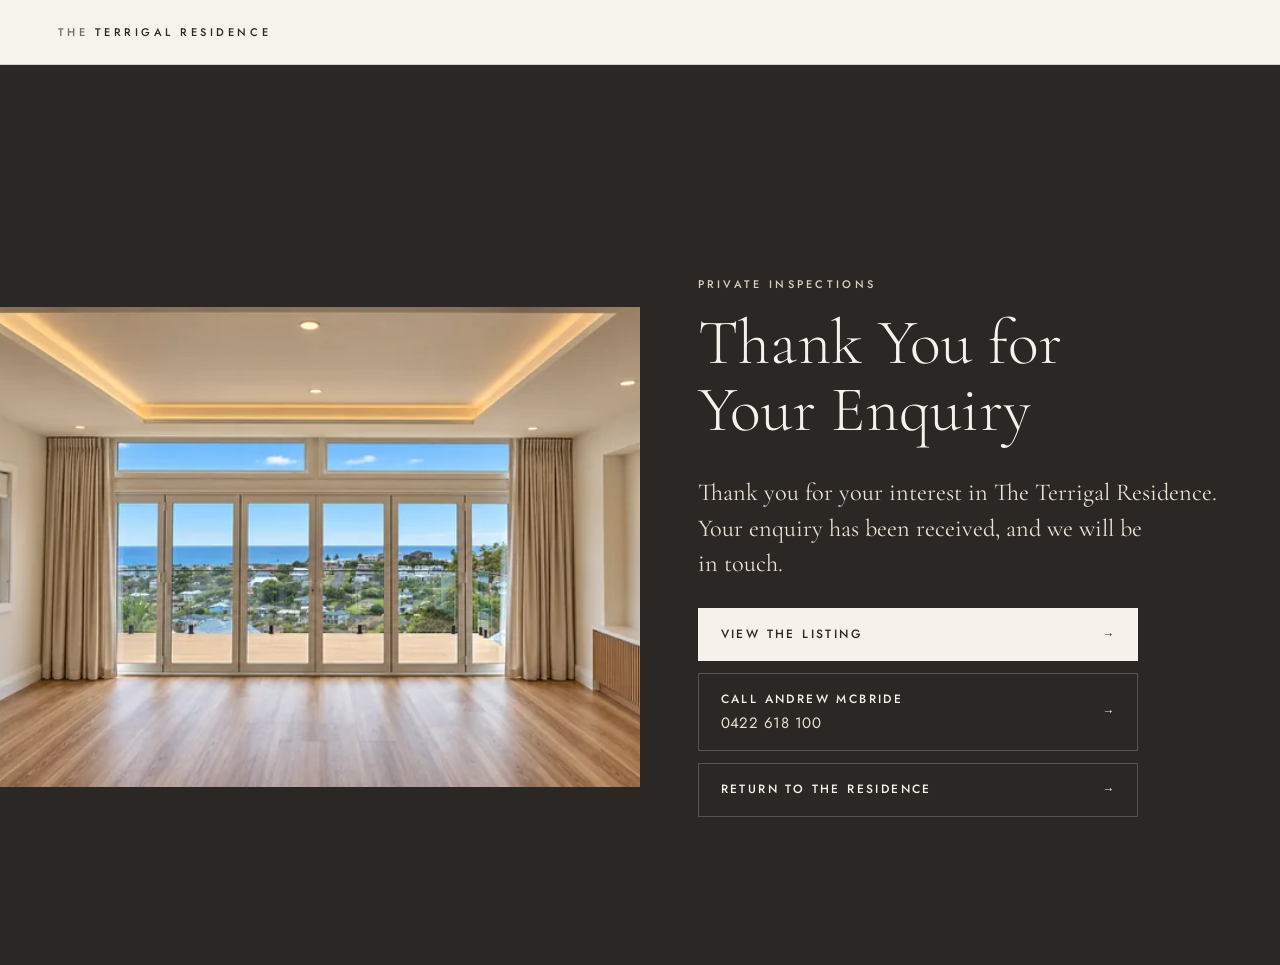
==== commit 8c8e7404: "Hand enquiries to McGrath: agent contact and listing card - Replace the owner's name, phone and emai" ====
--- a/thank-you/index.html
+++ b/thank-you/index.html
@@ -18,7 +18,7 @@
     .thanks h1 { color: var(--ivory); font-size: clamp(2.6rem, 5vw, 4.4rem); line-height: 1.04; margin-bottom: .5em; text-wrap: balance; }
     .thanks .plate img { aspect-ratio: 4 / 3; object-fit: cover; width: 100%; }
   </style>
-  <!-- Settings, then the Google tag (Google Ads AW-10939426204). tracking.js installs the standard
+  <!-- Settings, then the Google tag (Google Ads AW-10939426204 + GA4 G-EKYEZEPNP2). tracking.js installs the standard
        gtag.js snippet with consent defaults and the visitor opt-out, once per page. -->
   <script src="../assets/js/site-config.js"></script>
   <script src="../assets/js/tracking.js"></script>
@@ -40,12 +40,13 @@
     <div class="inspections__text">
       <p class="eyebrow">Private Inspections</p>
       <h1>Thank You for Your Enquiry</h1>
-      <p class="lede">Thank you for your interest in The Terrigal Residence. Your enquiry has been received, and Gavin will be in touch.</p>
+      <p class="lede">Thank you for your interest in The Terrigal Residence. Your enquiry has been received, and we will be in touch.</p>
       <div class="contact-actions">
-        <a class="btn btn--primary" href="../">Return to The Residence</a>
-        <a class="btn" href="tel:+61417687697">
-          <span class="btn__stack"><span>Call Gavin</span><span class="btn__detail">0417 687 697</span></span>
+        <a class="btn btn--primary" href="https://www.mcgrath.com.au/property/2-55-kurrawyba-avenue-terrigal-nsw-2260-15P81341" target="_blank" rel="noopener" data-listing>View the Listing</a>
+        <a class="btn" href="tel:+61422618100">
+          <span class="btn__stack"><span>Call Andrew McBride</span><span class="btn__detail">0422 618 100</span></span>
         </a>
+        <a class="btn" href="../">Return to The Residence</a>
       </div>
     </div>
   </main>
--- a/assets/css/style.css
+++ b/assets/css/style.css
@@ -402,7 +402,37 @@
   display: grid; grid-template-columns: 5fr 7fr; gap: clamp(28px, 6vw, 100px); align-items: start;
 }
 
-/* 11 Inspections */
+/* 11 The listing: click-through card to McGrath (opens in a new tab) */
+.listing { padding-bottom: var(--section); }
+.listing-card {
+  display: grid; grid-template-columns: 7fr 5fr; max-width: 1100px; margin: 0 auto;
+  background: var(--ivory); border: 1px solid var(--line); color: var(--ink); text-decoration: none;
+  box-shadow: 0 30px 60px -40px rgba(42, 39, 36, .45);
+  transition: box-shadow .4s var(--ease), transform .4s var(--ease);
+}
+.listing-card:hover { transform: translateY(-3px); box-shadow: 0 40px 70px -40px rgba(42, 39, 36, .55); }
+.listing-card__img { display: block; overflow: hidden; }
+.listing-card__img img { width: 100%; height: 100%; object-fit: cover; transition: transform 1.2s var(--ease); }
+.listing-card:hover .listing-card__img img { transform: scale(1.03); }
+.listing-card__body { display: flex; flex-direction: column; gap: 14px; padding: clamp(28px, 4vw, 56px); }
+.listing-card__agency { font: 500 11px/1.4 var(--sans); letter-spacing: .3em; text-transform: uppercase; color: var(--bronze); }
+.listing-card__title { font: 300 clamp(1.9rem, 3vw, 2.6rem)/1.08 var(--serif); color: var(--charcoal); }
+.listing-card__facts, .listing-card__agent { font-size: 15px; color: var(--muted); }
+.listing-card__cta {
+  margin-top: auto; padding-top: 18px; border-top: 1px solid var(--line);
+  font: 500 12px/1.4 var(--sans); letter-spacing: .2em; text-transform: uppercase; color: var(--charcoal);
+}
+.listing-card:hover .listing-card__cta { color: var(--bronze); }
+@media (max-width: 760px) {
+  .listing-card { grid-template-columns: 1fr; }
+  .listing-card__img img { aspect-ratio: 16 / 10; }
+}
+.visually-hidden {
+  position: absolute; width: 1px; height: 1px; padding: 0; margin: -1px;
+  overflow: hidden; clip: rect(0 0 0 0); white-space: nowrap; border: 0;
+}
+
+/* 12 Inspections */
 .inspections {
   background: var(--charcoal); color: var(--sand);
   display: grid; grid-template-columns: 1fr 1fr; align-items: center;
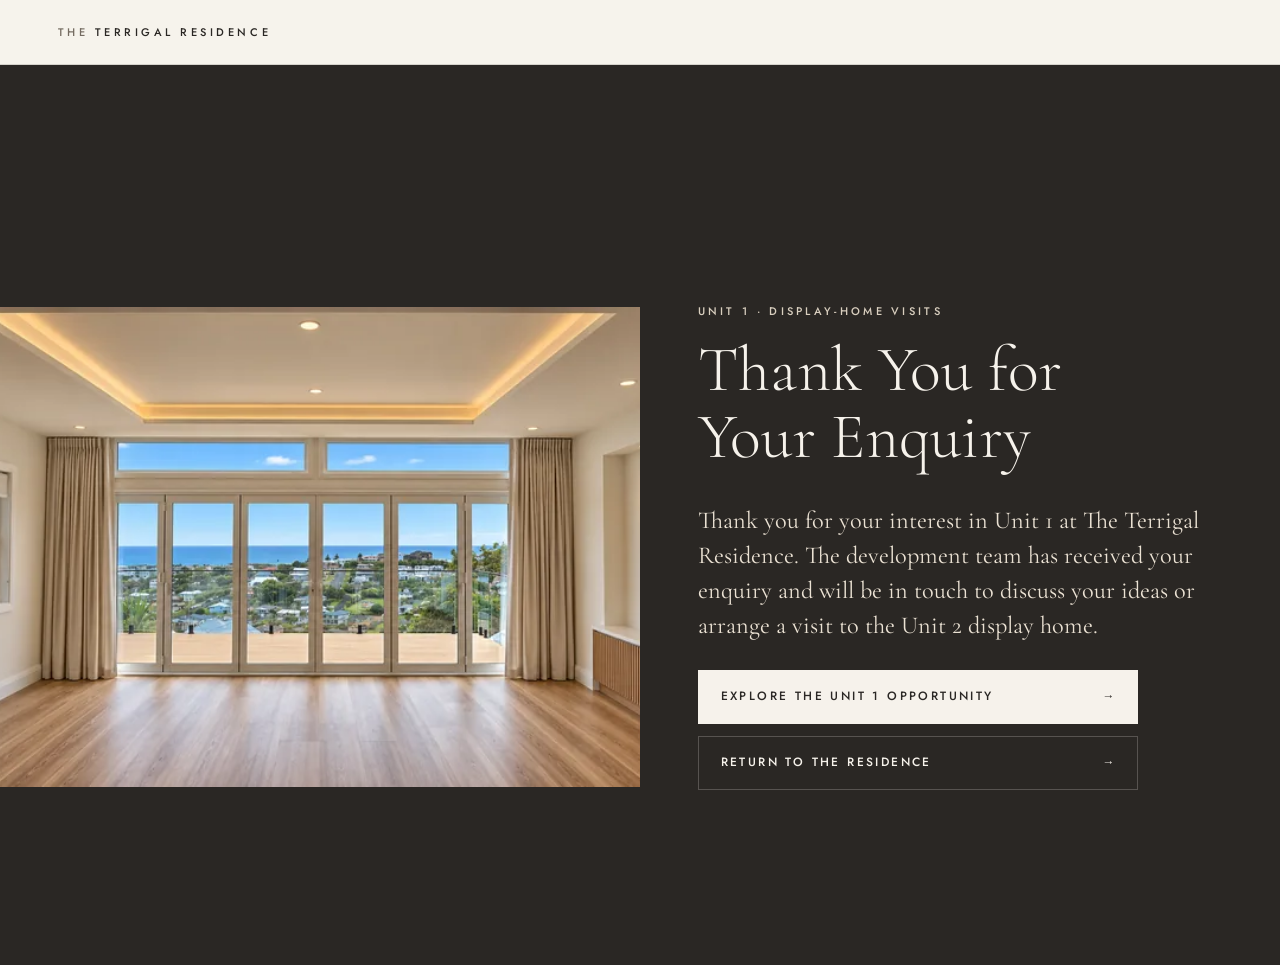
==== commit 7740793e: "Reposition Terrigal Residence for Unit 1 design opportunity and direct enquiries" ====
--- a/thank-you/index.html
+++ b/thank-you/index.html
@@ -38,14 +38,11 @@
            alt="Ocean-view living room at The Terrigal Residence, with a coffered ceiling and full-width glazed doors">
     </figure>
     <div class="inspections__text">
-      <p class="eyebrow">Private Inspections</p>
+      <p class="eyebrow">Unit 1 · Display-Home Visits</p>
       <h1>Thank You for Your Enquiry</h1>
-      <p class="lede">Thank you for your interest in The Terrigal Residence. Your enquiry has been received, and we will be in touch.</p>
+      <p class="lede">Thank you for your interest in Unit 1 at The Terrigal Residence. The development team has received your enquiry and will be in touch to discuss your ideas or arrange a visit to the Unit 2 display home.</p>
       <div class="contact-actions">
-        <a class="btn btn--primary" href="https://www.mcgrath.com.au/property/2-55-kurrawyba-avenue-terrigal-nsw-2260-15P81341" target="_blank" rel="noopener" data-listing>View the Listing</a>
-        <a class="btn" href="tel:+61422618100">
-          <span class="btn__stack"><span>Call Andrew McBride</span><span class="btn__detail">0422 618 100</span></span>
-        </a>
+        <a class="btn btn--primary" href="../#listing">Explore the Unit 1 Opportunity</a>
         <a class="btn" href="../">Return to The Residence</a>
       </div>
     </div>
--- a/assets/css/style.css
+++ b/assets/css/style.css
@@ -402,31 +402,30 @@
   display: grid; grid-template-columns: 5fr 7fr; gap: clamp(28px, 6vw, 100px); align-items: start;
 }
 
-/* 11 The listing: click-through card to McGrath (opens in a new tab) */
+/* 11 The listing: a live window onto McGrath's page; the whole window is one link (new tab) */
 .listing { padding-bottom: var(--section); }
-.listing-card {
-  display: grid; grid-template-columns: 7fr 5fr; max-width: 1100px; margin: 0 auto;
-  background: var(--ivory); border: 1px solid var(--line); color: var(--ink); text-decoration: none;
+.listing-window {
+  position: relative; max-width: 1100px; margin: 0 auto; padding-bottom: 64px; /* room for the bar */
+  border: 1px solid var(--line); background: #fff;
   box-shadow: 0 30px 60px -40px rgba(42, 39, 36, .45);
   transition: box-shadow .4s var(--ease), transform .4s var(--ease);
 }
-.listing-card:hover { transform: translateY(-3px); box-shadow: 0 40px 70px -40px rgba(42, 39, 36, .55); }
-.listing-card__img { display: block; overflow: hidden; }
-.listing-card__img img { width: 100%; height: 100%; object-fit: cover; transition: transform 1.2s var(--ease); }
-.listing-card:hover .listing-card__img img { transform: scale(1.03); }
-.listing-card__body { display: flex; flex-direction: column; gap: 14px; padding: clamp(28px, 4vw, 56px); }
-.listing-card__agency { font: 500 11px/1.4 var(--sans); letter-spacing: .3em; text-transform: uppercase; color: var(--bronze); }
-.listing-card__title { font: 300 clamp(1.9rem, 3vw, 2.6rem)/1.08 var(--serif); color: var(--charcoal); }
-.listing-card__facts, .listing-card__agent { font-size: 15px; color: var(--muted); }
-.listing-card__cta {
-  margin-top: auto; padding-top: 18px; border-top: 1px solid var(--line);
-  font: 500 12px/1.4 var(--sans); letter-spacing: .2em; text-transform: uppercase; color: var(--charcoal);
-}
-.listing-card:hover .listing-card__cta { color: var(--bronze); }
-@media (max-width: 760px) {
-  .listing-card { grid-template-columns: 1fr; }
-  .listing-card__img img { aspect-ratio: 16 / 10; }
-}
+.listing-window:hover { transform: translateY(-3px); box-shadow: 0 40px 70px -40px rgba(42, 39, 36, .55); }
+.listing-window__frame { height: clamp(520px, 72vh, 760px); overflow: hidden; }
+.listing-window__frame iframe { display: block; width: 100%; height: 100%; border: 0; pointer-events: none; }
+/* The link covers the whole window, so any click on it opens the listing */
+.listing-window__link {
+  position: absolute; inset: 0; display: flex; align-items: flex-end;
+  text-decoration: none; color: var(--ivory);
+}
+.listing-window__cta {
+  width: 100%; height: 64px; display: flex; align-items: center; justify-content: center; text-align: center;
+  padding: 0 16px; background: var(--charcoal);
+  font: 500 12px/1.4 var(--sans); letter-spacing: .2em; text-transform: uppercase;
+  transition: letter-spacing .4s var(--ease);
+}
+.listing-window__link:hover .listing-window__cta { letter-spacing: .24em; }
+.listing-window__link:focus-visible { outline: 2px solid var(--bronze); outline-offset: 4px; }
 .visually-hidden {
   position: absolute; width: 1px; height: 1px; padding: 0; margin: -1px;
   overflow: hidden; clip: rect(0 0 0 0); white-space: nowrap; border: 0;
@@ -634,3 +633,22 @@
 @media (max-width: 520px) {
   .triptych { grid-template-columns: 1fr; }
 }
+
+/* Unit 1 opportunity campaign */
+.opportunity-banner { margin: 0 var(--gutter) 18px; padding: 20px 24px; background: var(--charcoal); color: var(--ivory); display: flex; gap: 20px; align-items: center; justify-content: space-between; }
+.opportunity-banner p { margin: 0; }
+.opportunity-banner strong { display: block; font-size: 13px; letter-spacing: .12em; text-transform: uppercase; }
+.opportunity-banner p span { display: block; font-size: 15px; }
+.opportunity-banner a { font-size: 13px; text-underline-offset: 4px; flex-shrink: 0; }
+.display-note { margin: 0 var(--gutter) 24px; max-width: 900px; font-size: 14px; color: var(--muted); }
+.opportunity { background: var(--ivory); }
+.opportunity-grid { display: grid; grid-template-columns: repeat(3, minmax(0, 1fr)); gap: 32px; max-width: var(--max); margin: 0 auto; }
+.opportunity-card { padding-top: 24px; border-top: 1px solid var(--line); }
+.opportunity-card h3 { font-size: clamp(1.8rem, 3vw, 2.5rem); line-height: 1.1; margin-bottom: .7em; }
+.opportunity-card p:last-child { font-size: 16px; }
+.opportunity-foot { max-width: 800px; text-align: center; margin: 40px auto 24px; font-size: 13px; color: var(--muted); }
+.opportunity-action { text-align: center; }
+@media (max-width: 800px) {
+  .opportunity-banner { align-items: flex-start; flex-direction: column; gap: 10px; padding: 18px; }
+  .opportunity-grid { grid-template-columns: 1fr; gap: 20px; }
+}
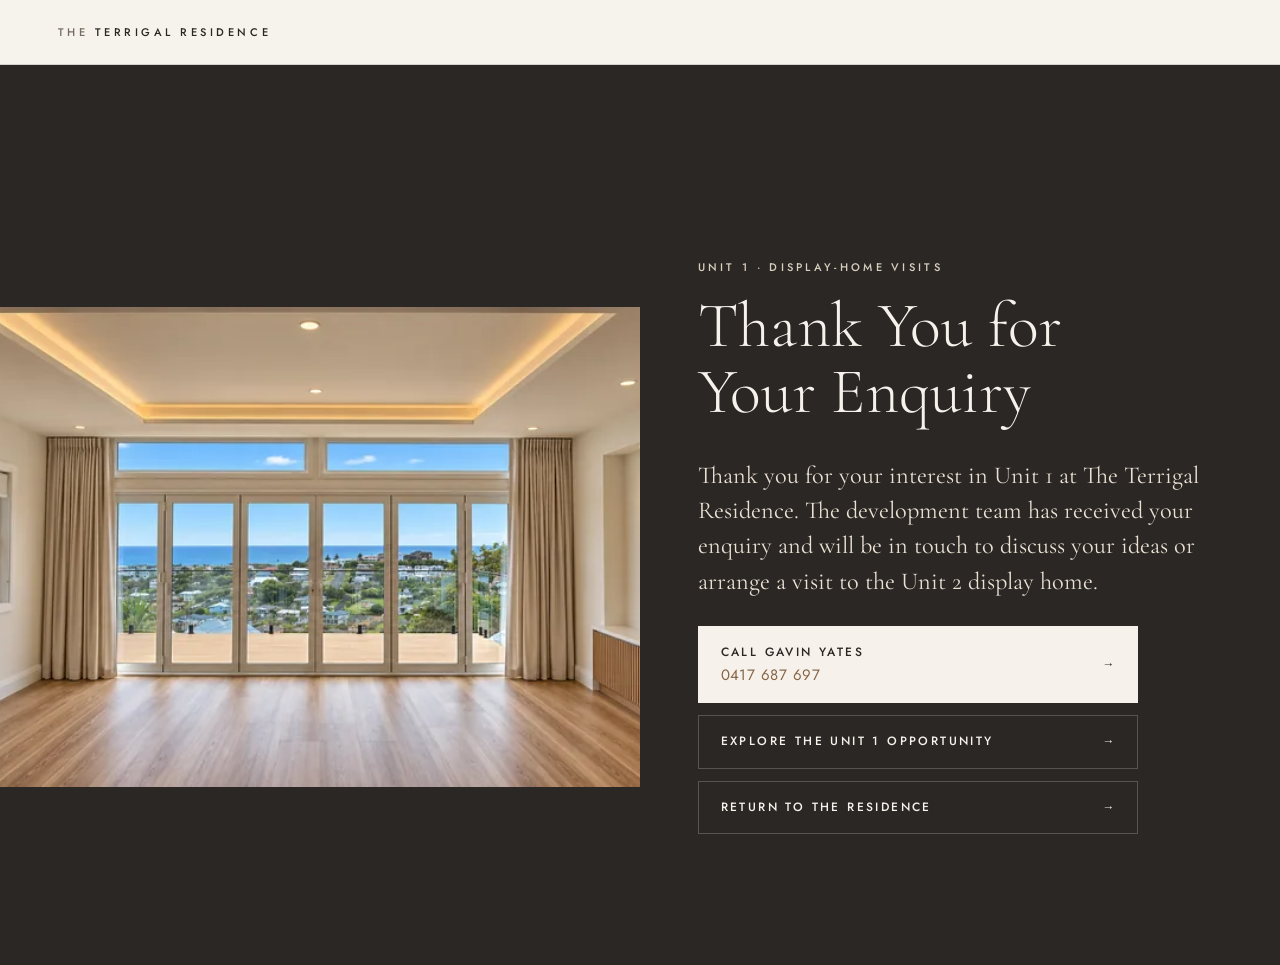
==== commit 9c196e60: "Add Gavin Yates and mobile contact for Unit 1 enquiries" ====
--- a/thank-you/index.html
+++ b/thank-you/index.html
@@ -12,7 +12,7 @@
   <link rel="preload" href="../assets/fonts/cormorant-garamond-latin.woff2" as="font" type="font/woff2" crossorigin>
   <link rel="preload" href="../assets/fonts/cormorant-garamond-italic-latin.woff2" as="font" type="font/woff2" crossorigin>
   <link rel="preload" href="../assets/fonts/jost-latin.woff2" as="font" type="font/woff2" crossorigin>
-  <link rel="stylesheet" href="../assets/css/style.css">
+  <link rel="stylesheet" href="../assets/css/style.css?v=20261115-unit1">
   <style>
     .thanks { min-height: 100vh; min-height: 100dvh; padding-top: var(--header-h); }
     .thanks h1 { color: var(--ivory); font-size: clamp(2.6rem, 5vw, 4.4rem); line-height: 1.04; margin-bottom: .5em; text-wrap: balance; }
@@ -20,7 +20,7 @@
   </style>
   <!-- Settings, then the Google tag (Google Ads AW-10939426204 + GA4 G-EKYEZEPNP2). tracking.js installs the standard
        gtag.js snippet with consent defaults and the visitor opt-out, once per page. -->
-  <script src="../assets/js/site-config.js"></script>
+  <script src="../assets/js/site-config.js?v=20261115-gavin"></script>
   <script src="../assets/js/tracking.js"></script>
 </head>
 <body>
@@ -42,7 +42,7 @@
       <h1>Thank You for Your Enquiry</h1>
       <p class="lede">Thank you for your interest in Unit 1 at The Terrigal Residence. The development team has received your enquiry and will be in touch to discuss your ideas or arrange a visit to the Unit 2 display home.</p>
       <div class="contact-actions">
-        <a class="btn btn--primary" href="../#listing">Explore the Unit 1 Opportunity</a>
+        <a class="btn btn--primary" href="tel:+61417687697"><span class="btn__stack"><span>Call Gavin Yates</span><span class="btn__detail">0417 687 697</span></span></a><a class="btn" href="../#listing">Explore the Unit 1 Opportunity</a>
         <a class="btn" href="../">Return to The Residence</a>
       </div>
     </div>
